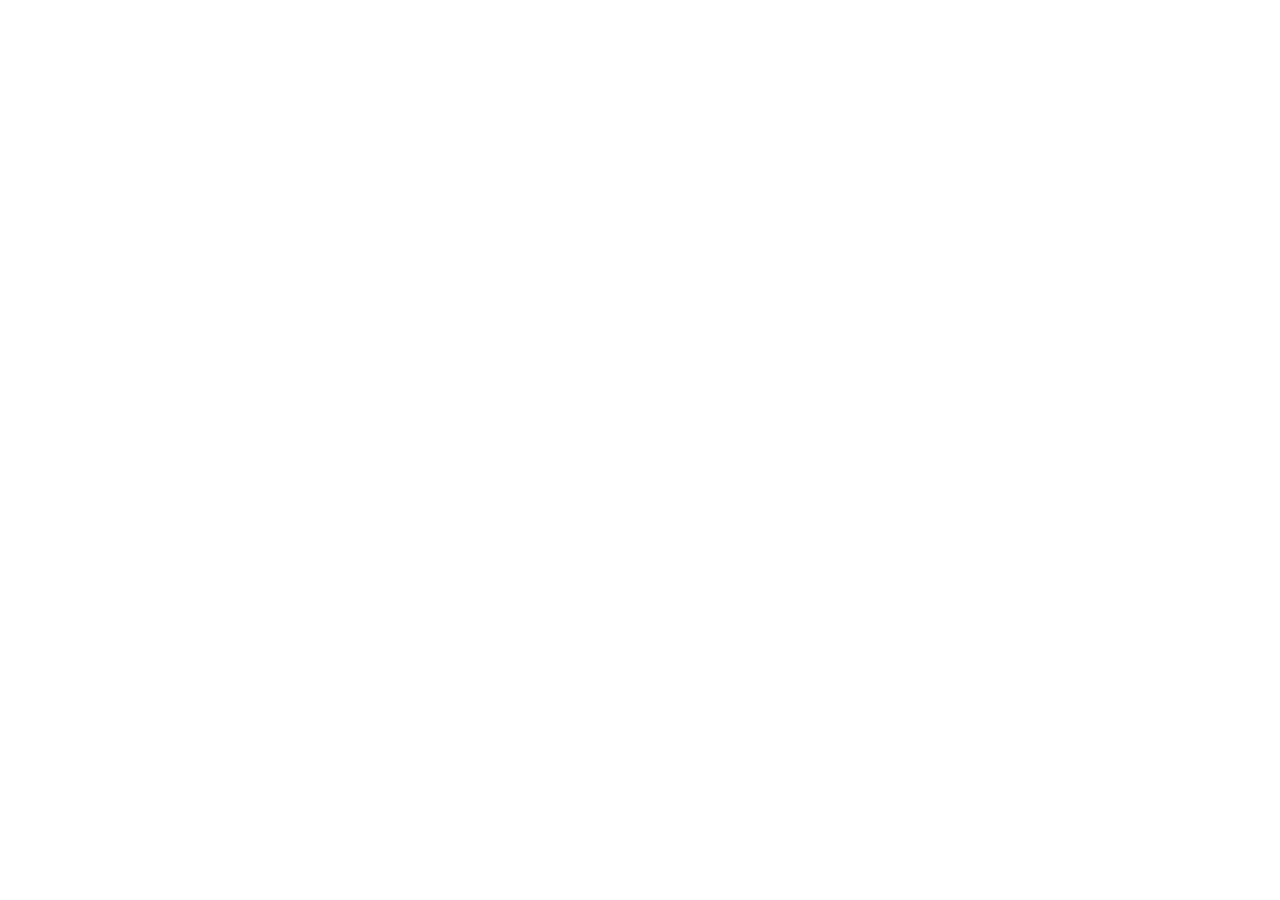
==== index.html @ fc86813b "chore: adiciona estrutura inicial de estilos" ====
<!doctype html>
<html lang="pt-br">
  <head>
    <meta charset="UTF-8" />
    <meta name="viewport" content="width=device-width, initial-scale=1.0" />
    <link rel="stylesheet" href="CSS/style.css" />
    <title>Document</title>
  </head>
  <body></body>
</html>
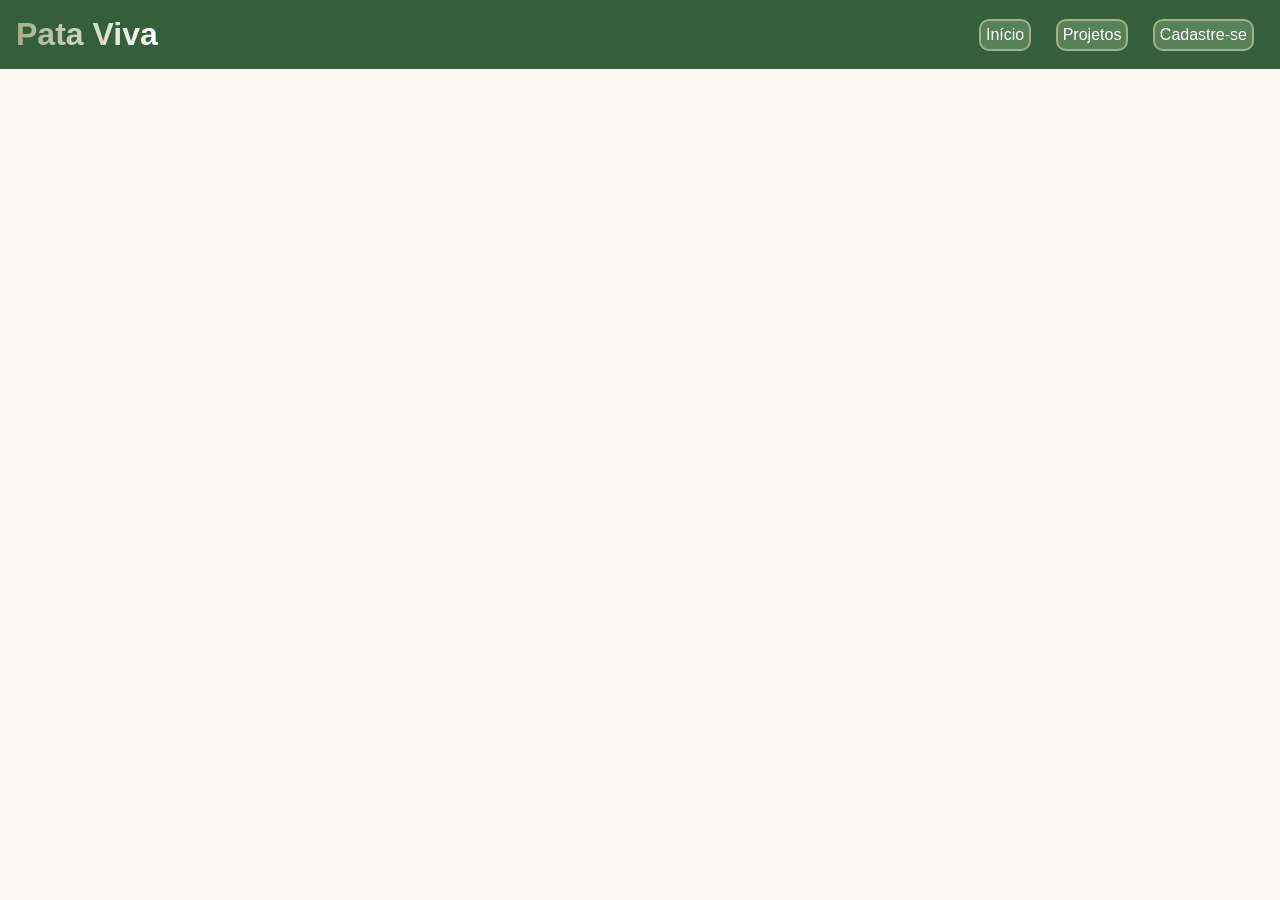
==== commit e43f1eba: "feat: adiciona header padronizado" ====
--- a/index.html
+++ b/index.html
@@ -6,5 +6,15 @@
     <link rel="stylesheet" href="CSS/style.css" />
     <title>Document</title>
   </head>
-  <body></body>
+  <body>
+    <header>
+      <h3>Pata Viva</h3>
+
+      <nav>
+        <a href="index.html">Início</a>
+        <a href="projetos.html">Projetos</a>
+        <a href="cadastro.html">Cadastre-se</a>
+      </nav>
+    </header>
+  </body>
 </html>
--- a/CSS/style.css
+++ b/CSS/style.css
@@ -0,0 +1,165 @@
+* {
+    box-sizing: border-box;
+    margin: 0;
+}
+
+/* criação das variáveis utilizadas para padronização dos elementos das páginas */
+
+:root {
+
+    /* paleta de cores */
+
+    --verde-escuro: #355E3B;
+    --verde: #588157;
+    --verde-claro: #A3B18A;
+    --marrom: #8B6F47;
+    --bege: #F3EDE2;
+    --creme: #FAF8F3;
+    --texto: #2F2F2F;
+    --texto-secundario: #5F5F5F;
+    --branco: #FFFFFF;
+
+    /* espaçamentos */
+
+    --espaco-pequeno: 0.8rem;
+    --espaco-medio: 1.6rem;
+    --espaco-grande: 3.2rem;
+    --espaco-secao: 4.8rem;
+
+    /* bordas */
+
+    --raio-pequeno: 0.6rem;
+    --raio-medio: 1rem;
+
+    /* altura */
+
+    --altura-header: 7rem;
+
+    /* fontes */
+
+    --titulos-fonte: "Trebuchet MS", sans-serif;
+    --texto-fonte: Arial, sans-serif;
+}
+
+
+/* configuração geral */
+
+html {
+    background-color: var(--creme);
+    font-size: 62.5%;
+}
+
+body {
+    font-family: var(--texto-fonte);
+    font-size: 1.6rem;
+    color: var(--texto);
+}
+
+
+/* HEADER */
+
+header {
+    display: flex;
+    flex-direction: row;
+    justify-content: space-between;
+    align-items: center;
+
+    background-color: var(--verde-escuro);
+    color: var(--branco);
+
+    padding: var(--espaco-medio);
+}
+
+header h3 {
+    font-family: var(--titulos-fonte);
+    font-size: 3.2rem;
+
+    background: linear-gradient(
+        90deg,
+        var(--verde-claro),
+        var(--branco)
+    );
+
+    -webkit-background-clip: text;
+    -webkit-text-fill-color: transparent;
+
+    transition: 0.3s ease;
+}
+
+header h3:hover {
+    background: linear-gradient(
+        90deg,
+        #F9C74F,
+        #F9844A
+    );
+
+    -webkit-background-clip: text;
+    -webkit-text-fill-color: transparent;
+
+    cursor: pointer;
+}
+
+header nav a {
+    display: inline-block;
+
+    text-decoration: none;
+    color: var(--branco);
+
+    background-color: var(--verde);
+
+    padding: 0.5rem;
+    margin: 0 1rem;
+
+    border-radius: var(--raio-medio);
+    border: 2px solid var(--verde-claro);
+
+    transition: transform 0.3s ease-in-out;
+}
+
+header nav a:hover {
+    transform: scale(1.1);
+}
+
+
+/* CONTEÚDO PRINCIPAL */
+
+main {
+    padding: var(--espaco-secao) 0;
+}
+
+
+/* APRESENTAÇÃO */
+
+section {
+    display: flex;
+    align-items: center;
+    justify-content: center;
+
+    width: 80%;
+    margin: 0 auto;
+
+    gap: var(--espaco-grande);
+}
+
+section div {
+    width: 50%;
+}
+
+section img {
+    display: block;
+    width: 100%;
+    height: auto;
+    border-radius: var(--raio-medio);
+}
+
+section h1 {
+    font-family: var(--titulos-fonte);
+    font-size: 3.2rem;
+    color: var(--verde-escuro);
+    margin-bottom: var(--espaco-medio);
+}
+
+section p {
+    line-height: 1.6;
+    color: var(--texto-secundario);
+}
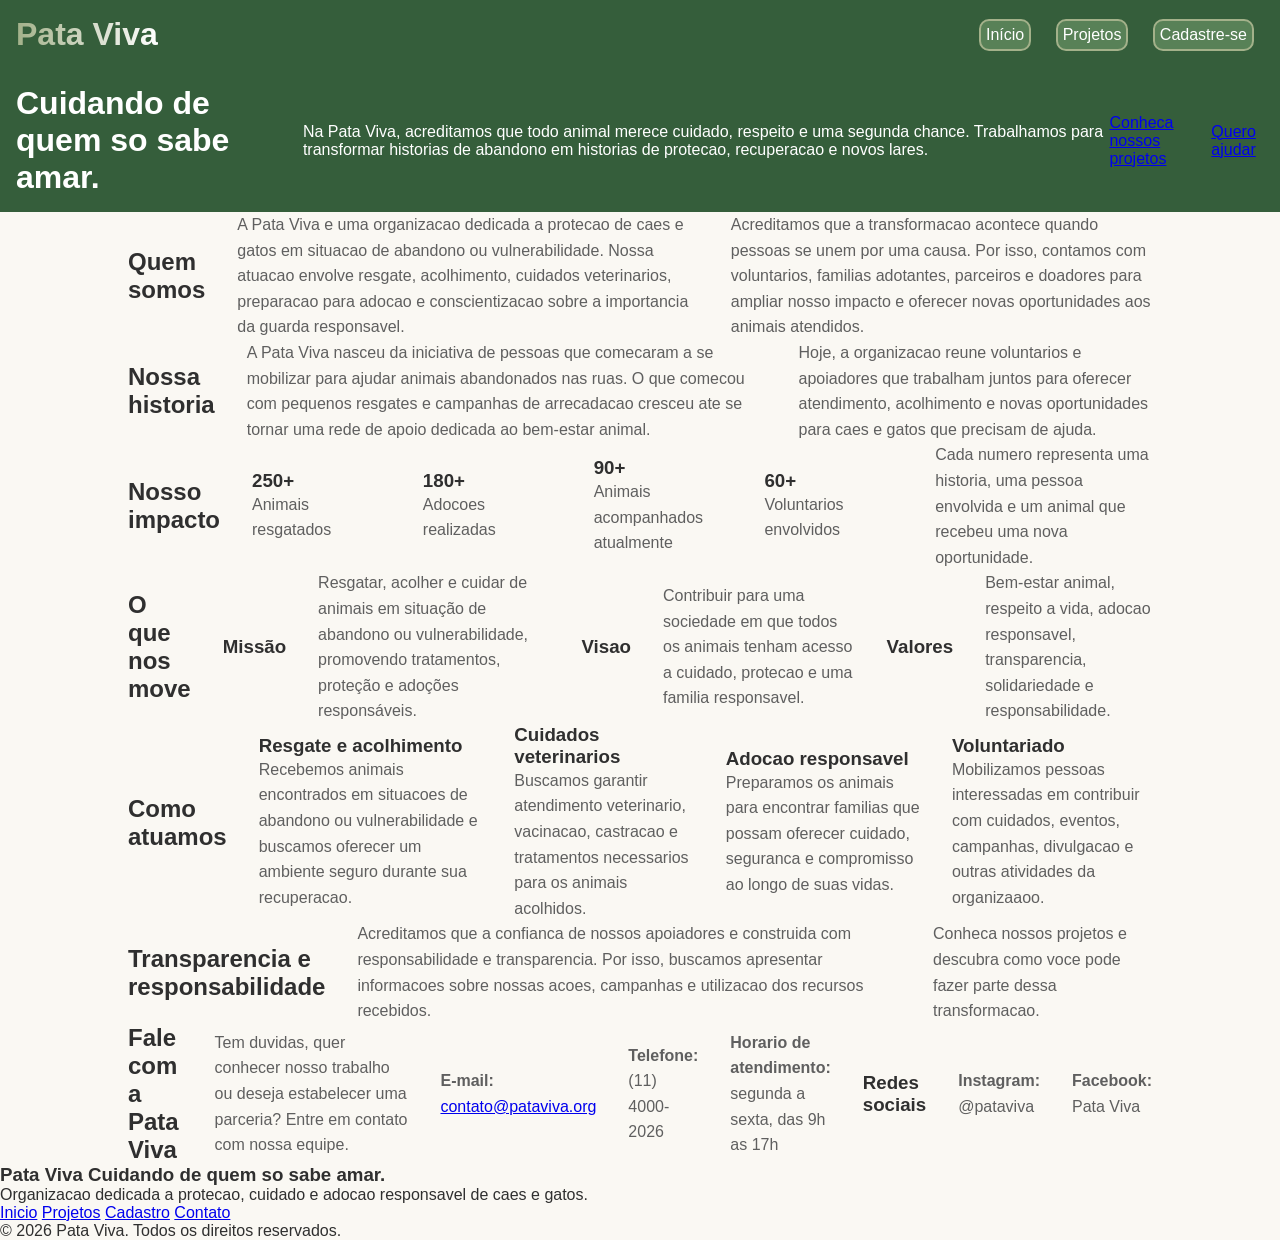
==== commit 75750a1a: "Add HTML structure for Pata Viva website Added HTML structure and content for the Pata Viva organiza" ====
--- a/index.html
+++ b/index.html
@@ -16,5 +16,216 @@
         <a href="cadastro.html">Cadastre-se</a>
       </nav>
     </header>
+
+    <!DOCTYPE html>
+<html lang="pt-BR">
+
+<head>
+    <meta charset="UTF-8">
+    <meta name="viewport" content="width=device-width, initial-scale=1.0">
+    <title>Pata Viva Cuidando de quem so sabe amar</title>
+</head>
+
+<body>
+    <header>
+        <h1>Cuidando de quem so sabe amar.</h1>
+        <p>
+            Na Pata Viva, acreditamos que todo animal merece cuidado,
+            respeito e uma segunda chance. Trabalhamos para transformar
+            historias de abandono em historias de protecao, recuperacao
+            e novos lares.
+        </p>
+        <a href="#projetos">Conheca nossos projetos</a>
+        <a href="#ajudar">Quero ajudar</a>
+    </header>
+    <section id="sobre">
+        <h2>Quem somos</h2>
+        <p>
+            A Pata Viva e uma organizacao dedicada a protecao de caes e
+            gatos em situacao de abandono ou vulnerabilidade. Nossa atuacao
+            envolve resgate, acolhimento, cuidados veterinarios, preparacao
+            para adocao e conscientizacao sobre a importancia da guarda
+            responsavel.
+        </p>
+        <p>
+            Acreditamos que a transformacao acontece quando pessoas se unem
+            por uma causa. Por isso, contamos com voluntarios, familias
+            adotantes, parceiros e doadores para ampliar nosso impacto e
+            oferecer novas oportunidades aos animais atendidos.
+        </p>
+    </section>
+    <section id="historia">
+        <h2>Nossa historia</h2>
+        <p>
+            A Pata Viva nasceu da iniciativa de pessoas que comecaram a se
+            mobilizar para ajudar animais abandonados nas ruas. O que comecou
+            com pequenos resgates e campanhas de arrecadacao cresceu ate se
+            tornar uma rede de apoio dedicada ao bem-estar animal.
+        </p>
+        <p>
+            Hoje, a organizacao reune voluntarios e apoiadores que trabalham
+            juntos para oferecer atendimento, acolhimento e novas oportunidades
+            para caes e gatos que precisam de ajuda.
+        </p>
+    </section>
+    <section id="impacto">
+        <h2>Nosso impacto</h2>
+
+        <div>
+            <h3>250+</h3>
+            <p>Animais resgatados</p>
+        </div>
+
+        <div>
+            <h3>180+</h3>
+            <p>Adocoes realizadas</p>
+        </div>
+
+        <div>
+            <h3>90+</h3>
+            <p>Animais acompanhados atualmente</p>
+        </div>
+
+        <div>
+            <h3>60+</h3>
+            <p>Voluntarios envolvidos</p>
+        </div>
+
+        <p>
+            Cada numero representa uma historia, uma pessoa envolvida e um
+            animal que recebeu uma nova oportunidade.
+        </p>
+    </section>
+    <section id="valores">
+        <h2>O que nos move</h2>
+
+        <h3>Missão</h3>
+        <p>
+            Resgatar, acolher e cuidar de animais em situação de abandono
+            ou vulnerabilidade, promovendo tratamentos, proteção e adoções
+            responsáveis.
+        </p>
+
+        <h3>Visao</h3>
+        <p>
+            Contribuir para uma sociedade em que todos os animais tenham
+            acesso a cuidado, protecao e uma familia responsavel.
+        </p>
+
+        <h3>Valores</h3>
+        <p>
+            Bem-estar animal, respeito a vida, adocao responsavel,
+            transparencia, solidariedade e responsabilidade.
+        </p>
+    </section>
+    <section id="projetos">
+        <h2>Como atuamos</h2>
+
+        <article>
+            <h3>Resgate e acolhimento</h3>
+            <p>
+                Recebemos animais encontrados em situacoes de abandono ou
+                vulnerabilidade e buscamos oferecer um ambiente seguro durante
+                sua recuperacao.
+            </p>
+    </article>
+
+        <article>
+            <h3>Cuidados veterinarios</h3>
+            <p>
+                Buscamos garantir atendimento veterinario, vacinacao,
+                castracao e tratamentos necessarios para os animais acolhidos.
+            </p>
+        </article>
+
+        <article>
+            <h3>Adocao responsavel</h3>
+            <p>
+                Preparamos os animais para encontrar familias que possam
+                oferecer cuidado, seguranca e compromisso ao longo de suas vidas.
+            </p>
+        </article>
+
+        <article>
+            <h3>Voluntariado</h3>
+            <p>
+                Mobilizamos pessoas interessadas em contribuir com cuidados,
+                eventos, campanhas, divulgacao e outras atividades da organizaaoo.
+            </p>
+        </article>
+    </section>
+
+    <section id="transparencia">
+        <h2>Transparencia e responsabilidade</h2>
+
+        <p>
+            Acreditamos que a confianca de nossos apoiadores e construida
+            com responsabilidade e transparencia. Por isso, buscamos apresentar
+            informacoes sobre nossas acoes, campanhas e utilizacao dos recursos
+            recebidos.
+        </p>
+
+        <p>
+            Conheca nossos projetos e descubra como voce pode fazer parte
+            dessa transformacao.
+        </p>
+    </section>
+
+    <section id="contato">
+        <h2>Fale com a Pata Viva</h2>
+
+        <p>
+            Tem duvidas, quer conhecer nosso trabalho ou deseja estabelecer
+            uma parceria? Entre em contato com nossa equipe.
+        </p>
+
+        <p>
+            <strong>E-mail:</strong>
+            <a href="mailto:contato@pataviva.org">
+                contato@pataviva.org
+            </a>
+        </p>
+
+        <p>
+            <strong>Telefone:</strong> (11) 4000-2026
+        </p>
+
+        <p>
+            <strong>Horario de atendimento:</strong>
+            segunda a sexta, das 9h as 17h
+        </p>
+
+        <h3>Redes sociais</h3>
+
+        <p>
+            <strong>Instagram:</strong> @pataviva
+        </p>
+
+        <p>
+            <strong>Facebook:</strong> Pata Viva
+        </p>
+    </section>
+
+    <footer>
+        <h3>Pata Viva Cuidando de quem so sabe amar.</h3>
+
+        <p>
+            Organizacao dedicada a protecao, cuidado e adocao responsavel
+            de caes e gatos.
+        </p>
+
+        <nav>
+            <a href="#">Inicio</a>
+            <a href="#projetos">Projetos</a>
+            <a href="#cadastro">Cadastro</a>
+            <a href="#contato">Contato</a>
+        </nav>
+
+        <p>&copy; 2026 Pata Viva. Todos os direitos reservados.</p>
+    </footer>
+
+</body>
+
+</html>
   </body>
 </html>
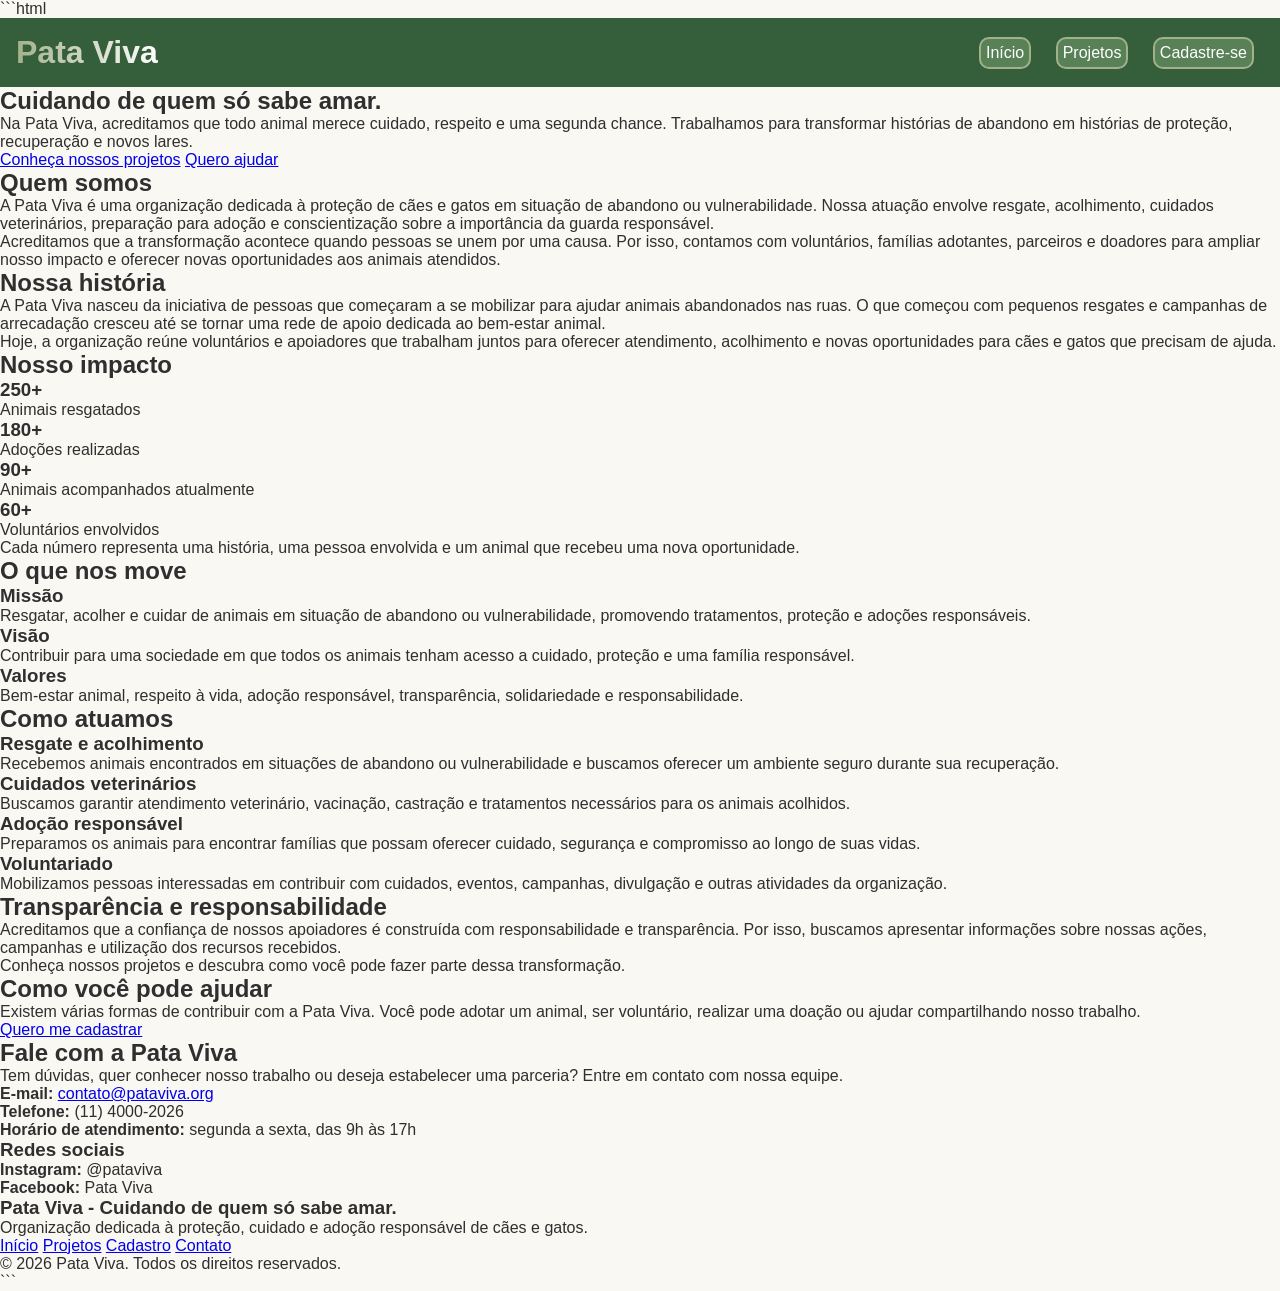
==== commit b42ee736: "Refactor index.html with content and formatting updates Updated HTML structure and content for bette" ====
--- a/index.html
+++ b/index.html
@@ -1,12 +1,17 @@
-<!doctype html>
-<html lang="pt-br">
+```html
+<!DOCTYPE html>
+<html lang="pt-BR">
   <head>
     <meta charset="UTF-8" />
     <meta name="viewport" content="width=device-width, initial-scale=1.0" />
+
     <link rel="stylesheet" href="CSS/style.css" />
-    <title>Document</title>
+
+    <title>Pata Viva - Cuidando de quem só sabe amar</title>
   </head>
+
   <body>
+    <!-- Cabeçalho -->
     <header>
       <h3>Pata Viva</h3>
 
@@ -17,215 +22,244 @@
       </nav>
     </header>
 
-    <!DOCTYPE html>
-<html lang="pt-BR">
-
-<head>
-    <meta charset="UTF-8">
-    <meta name="viewport" content="width=device-width, initial-scale=1.0">
-    <title>Pata Viva Cuidando de quem so sabe amar</title>
-</head>
-
-<body>
-    <header>
-        <h1>Cuidando de quem so sabe amar.</h1>
-        <p>
-            Na Pata Viva, acreditamos que todo animal merece cuidado,
-            respeito e uma segunda chance. Trabalhamos para transformar
-            historias de abandono em historias de protecao, recuperacao
-            e novos lares.
-        </p>
-        <a href="#projetos">Conheca nossos projetos</a>
+    <!-- Apresentação -->
+    <main>
+      <section id="inicio">
+        <h1>Cuidando de quem só sabe amar.</h1>
+
+        <p>
+          Na Pata Viva, acreditamos que todo animal merece cuidado,
+          respeito e uma segunda chance. Trabalhamos para transformar
+          histórias de abandono em histórias de proteção, recuperação
+          e novos lares.
+        </p>
+
+        <a href="#projetos">Conheça nossos projetos</a>
         <a href="#ajudar">Quero ajudar</a>
-    </header>
-    <section id="sobre">
+      </section>
+
+      <!-- Quem somos -->
+      <section id="sobre">
         <h2>Quem somos</h2>
-        <p>
-            A Pata Viva e uma organizacao dedicada a protecao de caes e
-            gatos em situacao de abandono ou vulnerabilidade. Nossa atuacao
-            envolve resgate, acolhimento, cuidados veterinarios, preparacao
-            para adocao e conscientizacao sobre a importancia da guarda
-            responsavel.
-        </p>
-        <p>
-            Acreditamos que a transformacao acontece quando pessoas se unem
-            por uma causa. Por isso, contamos com voluntarios, familias
-            adotantes, parceiros e doadores para ampliar nosso impacto e
-            oferecer novas oportunidades aos animais atendidos.
-        </p>
-    </section>
-    <section id="historia">
-        <h2>Nossa historia</h2>
-        <p>
-            A Pata Viva nasceu da iniciativa de pessoas que comecaram a se
-            mobilizar para ajudar animais abandonados nas ruas. O que comecou
-            com pequenos resgates e campanhas de arrecadacao cresceu ate se
-            tornar uma rede de apoio dedicada ao bem-estar animal.
-        </p>
-        <p>
-            Hoje, a organizacao reune voluntarios e apoiadores que trabalham
-            juntos para oferecer atendimento, acolhimento e novas oportunidades
-            para caes e gatos que precisam de ajuda.
-        </p>
-    </section>
-    <section id="impacto">
+
+        <p>
+          A Pata Viva é uma organização dedicada à proteção de cães e
+          gatos em situação de abandono ou vulnerabilidade. Nossa atuação
+          envolve resgate, acolhimento, cuidados veterinários, preparação
+          para adoção e conscientização sobre a importância da guarda
+          responsável.
+        </p>
+
+        <p>
+          Acreditamos que a transformação acontece quando pessoas se unem
+          por uma causa. Por isso, contamos com voluntários, famílias
+          adotantes, parceiros e doadores para ampliar nosso impacto e
+          oferecer novas oportunidades aos animais atendidos.
+        </p>
+      </section>
+
+      <!-- História -->
+      <section id="historia">
+        <h2>Nossa história</h2>
+
+        <p>
+          A Pata Viva nasceu da iniciativa de pessoas que começaram a se
+          mobilizar para ajudar animais abandonados nas ruas. O que começou
+          com pequenos resgates e campanhas de arrecadação cresceu até se
+          tornar uma rede de apoio dedicada ao bem-estar animal.
+        </p>
+
+        <p>
+          Hoje, a organização reúne voluntários e apoiadores que trabalham
+          juntos para oferecer atendimento, acolhimento e novas oportunidades
+          para cães e gatos que precisam de ajuda.
+        </p>
+      </section>
+
+      <!-- Impacto -->
+      <section id="impacto">
         <h2>Nosso impacto</h2>
 
         <div>
-            <h3>250+</h3>
-            <p>Animais resgatados</p>
-        </div>
-
-        <div>
-            <h3>180+</h3>
-            <p>Adocoes realizadas</p>
-        </div>
-
-        <div>
-            <h3>90+</h3>
-            <p>Animais acompanhados atualmente</p>
-        </div>
-
-        <div>
-            <h3>60+</h3>
-            <p>Voluntarios envolvidos</p>
-        </div>
-
-        <p>
-            Cada numero representa uma historia, uma pessoa envolvida e um
-            animal que recebeu uma nova oportunidade.
-        </p>
-    </section>
-    <section id="valores">
+          <h3>250+</h3>
+          <p>Animais resgatados</p>
+        </div>
+
+        <div>
+          <h3>180+</h3>
+          <p>Adoções realizadas</p>
+        </div>
+
+        <div>
+          <h3>90+</h3>
+          <p>Animais acompanhados atualmente</p>
+        </div>
+
+        <div>
+          <h3>60+</h3>
+          <p>Voluntários envolvidos</p>
+        </div>
+
+        <p>
+          Cada número representa uma história, uma pessoa envolvida e um
+          animal que recebeu uma nova oportunidade.
+        </p>
+      </section>
+
+      <!-- Valores -->
+      <section id="valores">
         <h2>O que nos move</h2>
 
         <h3>Missão</h3>
         <p>
-            Resgatar, acolher e cuidar de animais em situação de abandono
-            ou vulnerabilidade, promovendo tratamentos, proteção e adoções
-            responsáveis.
-        </p>
-
-        <h3>Visao</h3>
-        <p>
-            Contribuir para uma sociedade em que todos os animais tenham
-            acesso a cuidado, protecao e uma familia responsavel.
+          Resgatar, acolher e cuidar de animais em situação de abandono
+          ou vulnerabilidade, promovendo tratamentos, proteção e adoções
+          responsáveis.
+        </p>
+
+        <h3>Visão</h3>
+        <p>
+          Contribuir para uma sociedade em que todos os animais tenham
+          acesso a cuidado, proteção e uma família responsável.
         </p>
 
         <h3>Valores</h3>
         <p>
-            Bem-estar animal, respeito a vida, adocao responsavel,
-            transparencia, solidariedade e responsabilidade.
-        </p>
-    </section>
-    <section id="projetos">
+          Bem-estar animal, respeito à vida, adoção responsável,
+          transparência, solidariedade e responsabilidade.
+        </p>
+      </section>
+
+      <!-- Projetos -->
+      <section id="projetos">
         <h2>Como atuamos</h2>
 
         <article>
-            <h3>Resgate e acolhimento</h3>
-            <p>
-                Recebemos animais encontrados em situacoes de abandono ou
-                vulnerabilidade e buscamos oferecer um ambiente seguro durante
-                sua recuperacao.
-            </p>
-    </article>
-
-        <article>
-            <h3>Cuidados veterinarios</h3>
-            <p>
-                Buscamos garantir atendimento veterinario, vacinacao,
-                castracao e tratamentos necessarios para os animais acolhidos.
-            </p>
-        </article>
-
-        <article>
-            <h3>Adocao responsavel</h3>
-            <p>
-                Preparamos os animais para encontrar familias que possam
-                oferecer cuidado, seguranca e compromisso ao longo de suas vidas.
-            </p>
-        </article>
-
-        <article>
-            <h3>Voluntariado</h3>
-            <p>
-                Mobilizamos pessoas interessadas em contribuir com cuidados,
-                eventos, campanhas, divulgacao e outras atividades da organizaaoo.
-            </p>
-        </article>
-    </section>
-
-    <section id="transparencia">
-        <h2>Transparencia e responsabilidade</h2>
-
-        <p>
-            Acreditamos que a confianca de nossos apoiadores e construida
-            com responsabilidade e transparencia. Por isso, buscamos apresentar
-            informacoes sobre nossas acoes, campanhas e utilizacao dos recursos
-            recebidos.
-        </p>
-
-        <p>
-            Conheca nossos projetos e descubra como voce pode fazer parte
-            dessa transformacao.
-        </p>
-    </section>
-
-    <section id="contato">
+          <h3>Resgate e acolhimento</h3>
+
+          <p>
+            Recebemos animais encontrados em situações de abandono ou
+            vulnerabilidade e buscamos oferecer um ambiente seguro durante
+            sua recuperação.
+          </p>
+        </article>
+
+        <article>
+          <h3>Cuidados veterinários</h3>
+
+          <p>
+            Buscamos garantir atendimento veterinário, vacinação,
+            castração e tratamentos necessários para os animais acolhidos.
+          </p>
+        </article>
+
+        <article>
+          <h3>Adoção responsável</h3>
+
+          <p>
+            Preparamos os animais para encontrar famílias que possam
+            oferecer cuidado, segurança e compromisso ao longo de suas vidas.
+          </p>
+        </article>
+
+        <article>
+          <h3>Voluntariado</h3>
+
+          <p>
+            Mobilizamos pessoas interessadas em contribuir com cuidados,
+            eventos, campanhas, divulgação e outras atividades da organização.
+          </p>
+        </article>
+      </section>
+
+      <!-- Transparência -->
+      <section id="transparencia">
+        <h2>Transparência e responsabilidade</h2>
+
+        <p>
+          Acreditamos que a confiança de nossos apoiadores é construída
+          com responsabilidade e transparência. Por isso, buscamos apresentar
+          informações sobre nossas ações, campanhas e utilização dos recursos
+          recebidos.
+        </p>
+
+        <p>
+          Conheça nossos projetos e descubra como você pode fazer parte
+          dessa transformação.
+        </p>
+      </section>
+
+      <!-- Como ajudar -->
+      <section id="ajudar">
+        <h2>Como você pode ajudar</h2>
+
+        <p>
+          Existem várias formas de contribuir com a Pata Viva. Você pode
+          adotar um animal, ser voluntário, realizar uma doação ou ajudar
+          compartilhando nosso trabalho.
+        </p>
+
+        <a href="cadastro.html">Quero me cadastrar</a>
+      </section>
+
+      <!-- Contato -->
+      <section id="contato">
         <h2>Fale com a Pata Viva</h2>
 
         <p>
-            Tem duvidas, quer conhecer nosso trabalho ou deseja estabelecer
-            uma parceria? Entre em contato com nossa equipe.
-        </p>
-
-        <p>
-            <strong>E-mail:</strong>
-            <a href="mailto:contato@pataviva.org">
-                contato@pataviva.org
-            </a>
-        </p>
-
-        <p>
-            <strong>Telefone:</strong> (11) 4000-2026
-        </p>
-
-        <p>
-            <strong>Horario de atendimento:</strong>
-            segunda a sexta, das 9h as 17h
+          Tem dúvidas, quer conhecer nosso trabalho ou deseja estabelecer
+          uma parceria? Entre em contato com nossa equipe.
+        </p>
+
+        <p>
+          <strong>E-mail:</strong>
+          <a href="mailto:contato@pataviva.org">
+            contato@pataviva.org
+          </a>
+        </p>
+
+        <p>
+          <strong>Telefone:</strong>
+          (11) 4000-2026
+        </p>
+
+        <p>
+          <strong>Horário de atendimento:</strong>
+          segunda a sexta, das 9h às 17h
         </p>
 
         <h3>Redes sociais</h3>
 
         <p>
-            <strong>Instagram:</strong> @pataviva
-        </p>
-
-        <p>
-            <strong>Facebook:</strong> Pata Viva
-        </p>
-    </section>
-
+          <strong>Instagram:</strong> @pataviva
+        </p>
+
+        <p>
+          <strong>Facebook:</strong> Pata Viva
+        </p>
+      </section>
+    </main>
+
+    <!-- Rodapé -->
     <footer>
-        <h3>Pata Viva Cuidando de quem so sabe amar.</h3>
-
-        <p>
-            Organizacao dedicada a protecao, cuidado e adocao responsavel
-            de caes e gatos.
-        </p>
-
-        <nav>
-            <a href="#">Inicio</a>
-            <a href="#projetos">Projetos</a>
-            <a href="#cadastro">Cadastro</a>
-            <a href="#contato">Contato</a>
-        </nav>
-
-        <p>&copy; 2026 Pata Viva. Todos os direitos reservados.</p>
+      <h3>Pata Viva - Cuidando de quem só sabe amar.</h3>
+
+      <p>
+        Organização dedicada à proteção, cuidado e adoção responsável
+        de cães e gatos.
+      </p>
+
+      <nav>
+        <a href="#inicio">Início</a>
+        <a href="#projetos">Projetos</a>
+        <a href="cadastro.html">Cadastro</a>
+        <a href="#contato">Contato</a>
+      </nav>
+
+      <p>
+        &copy; 2026 Pata Viva. Todos os direitos reservados.
+      </p>
     </footer>
-
-</body>
-
-</html>
   </body>
 </html>
+```
--- a/CSS/style.css
+++ b/CSS/style.css
@@ -12,7 +12,7 @@
     --verde-escuro: #355E3B;
     --verde: #588157;
     --verde-claro: #A3B18A;
-    --marrom: #8B6F47;
+    --oliva: #6B705C;
     --bege: #F3EDE2;
     --creme: #FAF8F3;
     --texto: #2F2F2F;
@@ -119,47 +119,3 @@
 header nav a:hover {
     transform: scale(1.1);
 }
-
-
-/* CONTEÚDO PRINCIPAL */
-
-main {
-    padding: var(--espaco-secao) 0;
-}
-
-
-/* APRESENTAÇÃO */
-
-section {
-    display: flex;
-    align-items: center;
-    justify-content: center;
-
-    width: 80%;
-    margin: 0 auto;
-
-    gap: var(--espaco-grande);
-}
-
-section div {
-    width: 50%;
-}
-
-section img {
-    display: block;
-    width: 100%;
-    height: auto;
-    border-radius: var(--raio-medio);
-}
-
-section h1 {
-    font-family: var(--titulos-fonte);
-    font-size: 3.2rem;
-    color: var(--verde-escuro);
-    margin-bottom: var(--espaco-medio);
-}
-
-section p {
-    line-height: 1.6;
-    color: var(--texto-secundario);
-}
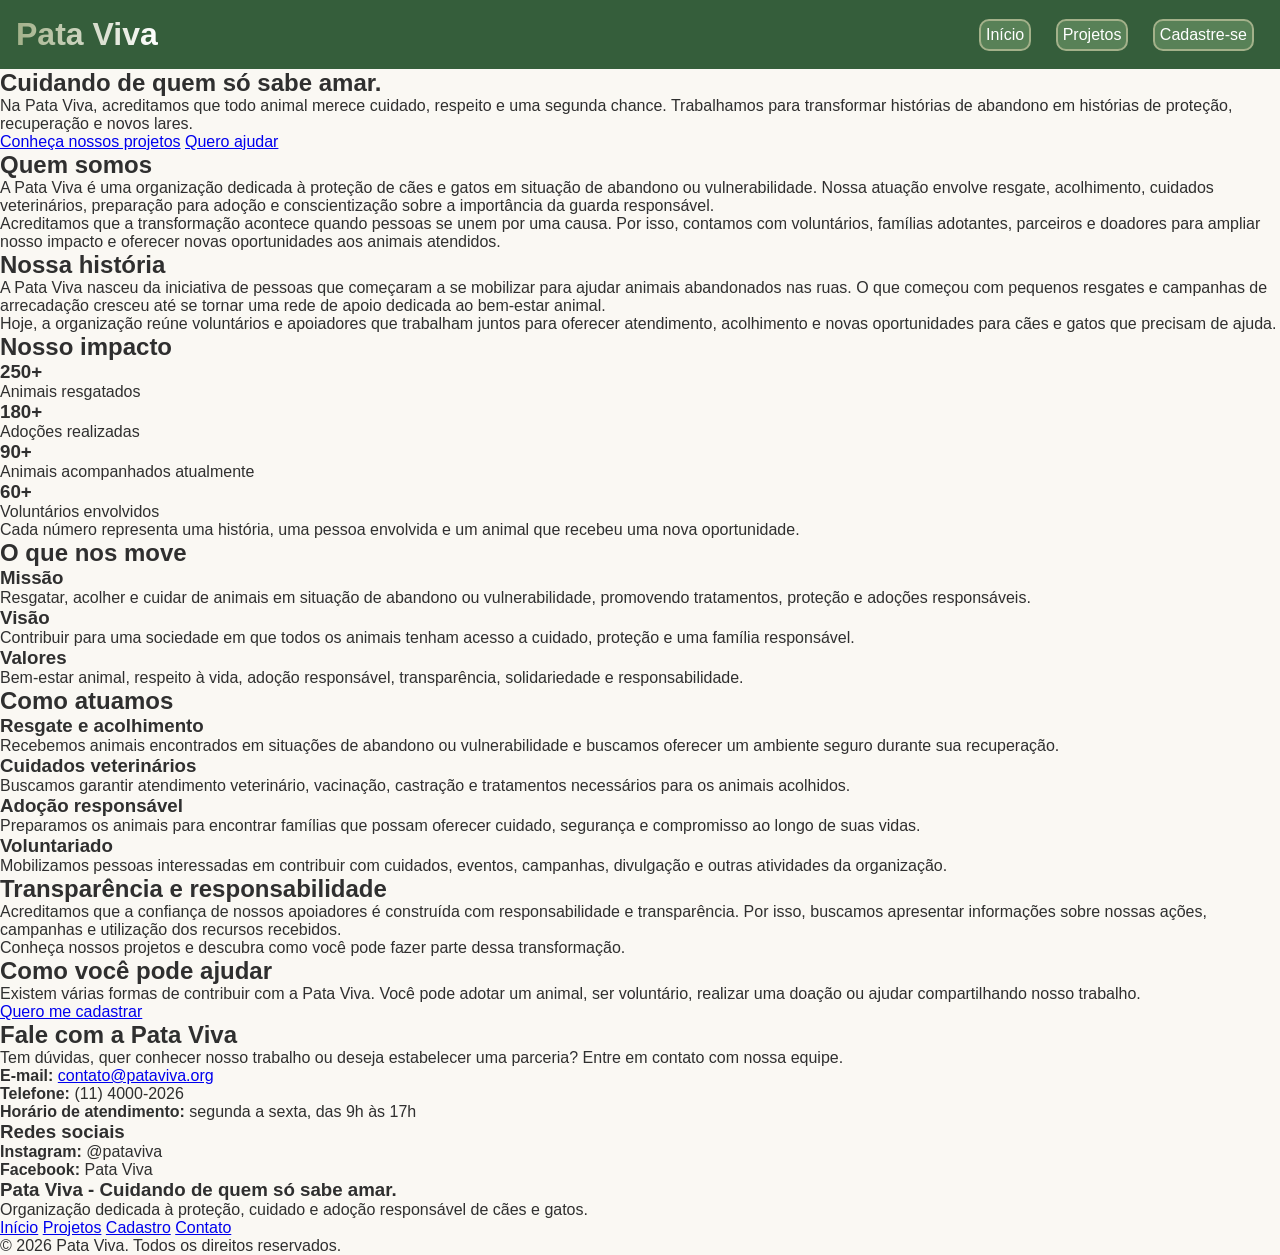
==== commit 611ede36: "Remove markdown formatting from index.html Removed unnecessary markdown code block from index.html." ====
--- a/index.html
+++ b/index.html
@@ -1,4 +1,3 @@
-```html
 <!DOCTYPE html>
 <html lang="pt-BR">
   <head>
@@ -262,4 +261,4 @@
     </footer>
   </body>
 </html>
-```
+
--- a/CSS/style.css
+++ b/CSS/style.css
@@ -1,121 +1,121 @@
-* {
-    box-sizing: border-box;
-    margin: 0;
-}
-
-/* criação das variáveis utilizadas para padronização dos elementos das páginas */
-
-:root {
-
-    /* paleta de cores */
-
-    --verde-escuro: #355E3B;
-    --verde: #588157;
-    --verde-claro: #A3B18A;
-    --oliva: #6B705C;
-    --bege: #F3EDE2;
-    --creme: #FAF8F3;
-    --texto: #2F2F2F;
-    --texto-secundario: #5F5F5F;
-    --branco: #FFFFFF;
-
-    /* espaçamentos */
-
-    --espaco-pequeno: 0.8rem;
-    --espaco-medio: 1.6rem;
-    --espaco-grande: 3.2rem;
-    --espaco-secao: 4.8rem;
-
-    /* bordas */
-
-    --raio-pequeno: 0.6rem;
-    --raio-medio: 1rem;
-
-    /* altura */
-
-    --altura-header: 7rem;
-
-    /* fontes */
-
-    --titulos-fonte: "Trebuchet MS", sans-serif;
-    --texto-fonte: Arial, sans-serif;
-}
-
-
-/* configuração geral */
-
-html {
-    background-color: var(--creme);
-    font-size: 62.5%;
-}
-
-body {
-    font-family: var(--texto-fonte);
-    font-size: 1.6rem;
-    color: var(--texto);
-}
-
-
-/* HEADER */
-
-header {
-    display: flex;
-    flex-direction: row;
-    justify-content: space-between;
-    align-items: center;
-
-    background-color: var(--verde-escuro);
-    color: var(--branco);
-
-    padding: var(--espaco-medio);
-}
-
-header h3 {
-    font-family: var(--titulos-fonte);
-    font-size: 3.2rem;
-
-    background: linear-gradient(
-        90deg,
-        var(--verde-claro),
-        var(--branco)
-    );
-
-    -webkit-background-clip: text;
-    -webkit-text-fill-color: transparent;
-
-    transition: 0.3s ease;
-}
-
-header h3:hover {
-    background: linear-gradient(
-        90deg,
-        #F9C74F,
-        #F9844A
-    );
-
-    -webkit-background-clip: text;
-    -webkit-text-fill-color: transparent;
-
-    cursor: pointer;
-}
-
-header nav a {
-    display: inline-block;
-
-    text-decoration: none;
-    color: var(--branco);
-
-    background-color: var(--verde);
-
-    padding: 0.5rem;
-    margin: 0 1rem;
-
-    border-radius: var(--raio-medio);
-    border: 2px solid var(--verde-claro);
-
-    transition: transform 0.3s ease-in-out;
-}
-
-header nav a:hover {
-    transform: scale(1.1);
-}
+* {
+    box-sizing: border-box;
+    margin: 0;
+}
+
+/* criação das variáveis utilizadas para padronização dos elementos das páginas */
+
+:root {
+
+    /* paleta de cores */
+
+    --verde-escuro: #355E3B;
+    --verde: #588157;
+    --verde-claro: #A3B18A;
+    --oliva: #6B705C;
+    --bege: #F3EDE2;
+    --creme: #FAF8F3;
+    --texto: #2F2F2F;
+    --texto-secundario: #5F5F5F;
+    --branco: #FFFFFF;
+
+    /* espaçamentos */
+
+    --espaco-pequeno: 0.8rem;
+    --espaco-medio: 1.6rem;
+    --espaco-grande: 3.2rem;
+    --espaco-secao: 4.8rem;
+
+    /* bordas */
+
+    --raio-pequeno: 0.6rem;
+    --raio-medio: 1rem;
+
+    /* altura */
+
+    --altura-header: 7rem;
+
+    /* fontes */
+
+    --titulos-fonte: "Trebuchet MS", sans-serif;
+    --texto-fonte: Arial, sans-serif;
+}
+
+
+/* configuração geral */
+
+html {
+    background-color: var(--creme);
+    font-size: 62.5%;
+}
+
+body {
+    font-family: var(--texto-fonte);
+    font-size: 1.6rem;
+    color: var(--texto);
+}
+
+
+/* HEADER */
+
+header {
+    display: flex;
+    flex-direction: row;
+    justify-content: space-between;
+    align-items: center;
+
+    background-color: var(--verde-escuro);
+    color: var(--branco);
+
+    padding: var(--espaco-medio);
+}
+
+header h3 {
+    font-family: var(--titulos-fonte);
+    font-size: 3.2rem;
+
+    background: linear-gradient(
+        90deg,
+        var(--verde-claro),
+        var(--branco)
+    );
+
+    -webkit-background-clip: text;
+    -webkit-text-fill-color: transparent;
+
+    transition: 0.3s ease;
+}
+
+header h3:hover {
+    background: linear-gradient(
+        90deg,
+        #F9C74F,
+        #F9844A
+    );
+
+    -webkit-background-clip: text;
+    -webkit-text-fill-color: transparent;
+
+    cursor: pointer;
+}
+
+header nav a {
+    display: inline-block;
+
+    text-decoration: none;
+    color: var(--branco);
+
+    background-color: var(--verde);
+
+    padding: 0.5rem;
+    margin: 0 1rem;
+
+    border-radius: var(--raio-medio);
+    border: 2px solid var(--verde-claro);
+
+    transition: transform 0.3s ease-in-out;
+}
+
+header nav a:hover {
+    transform: scale(1.1);
+}
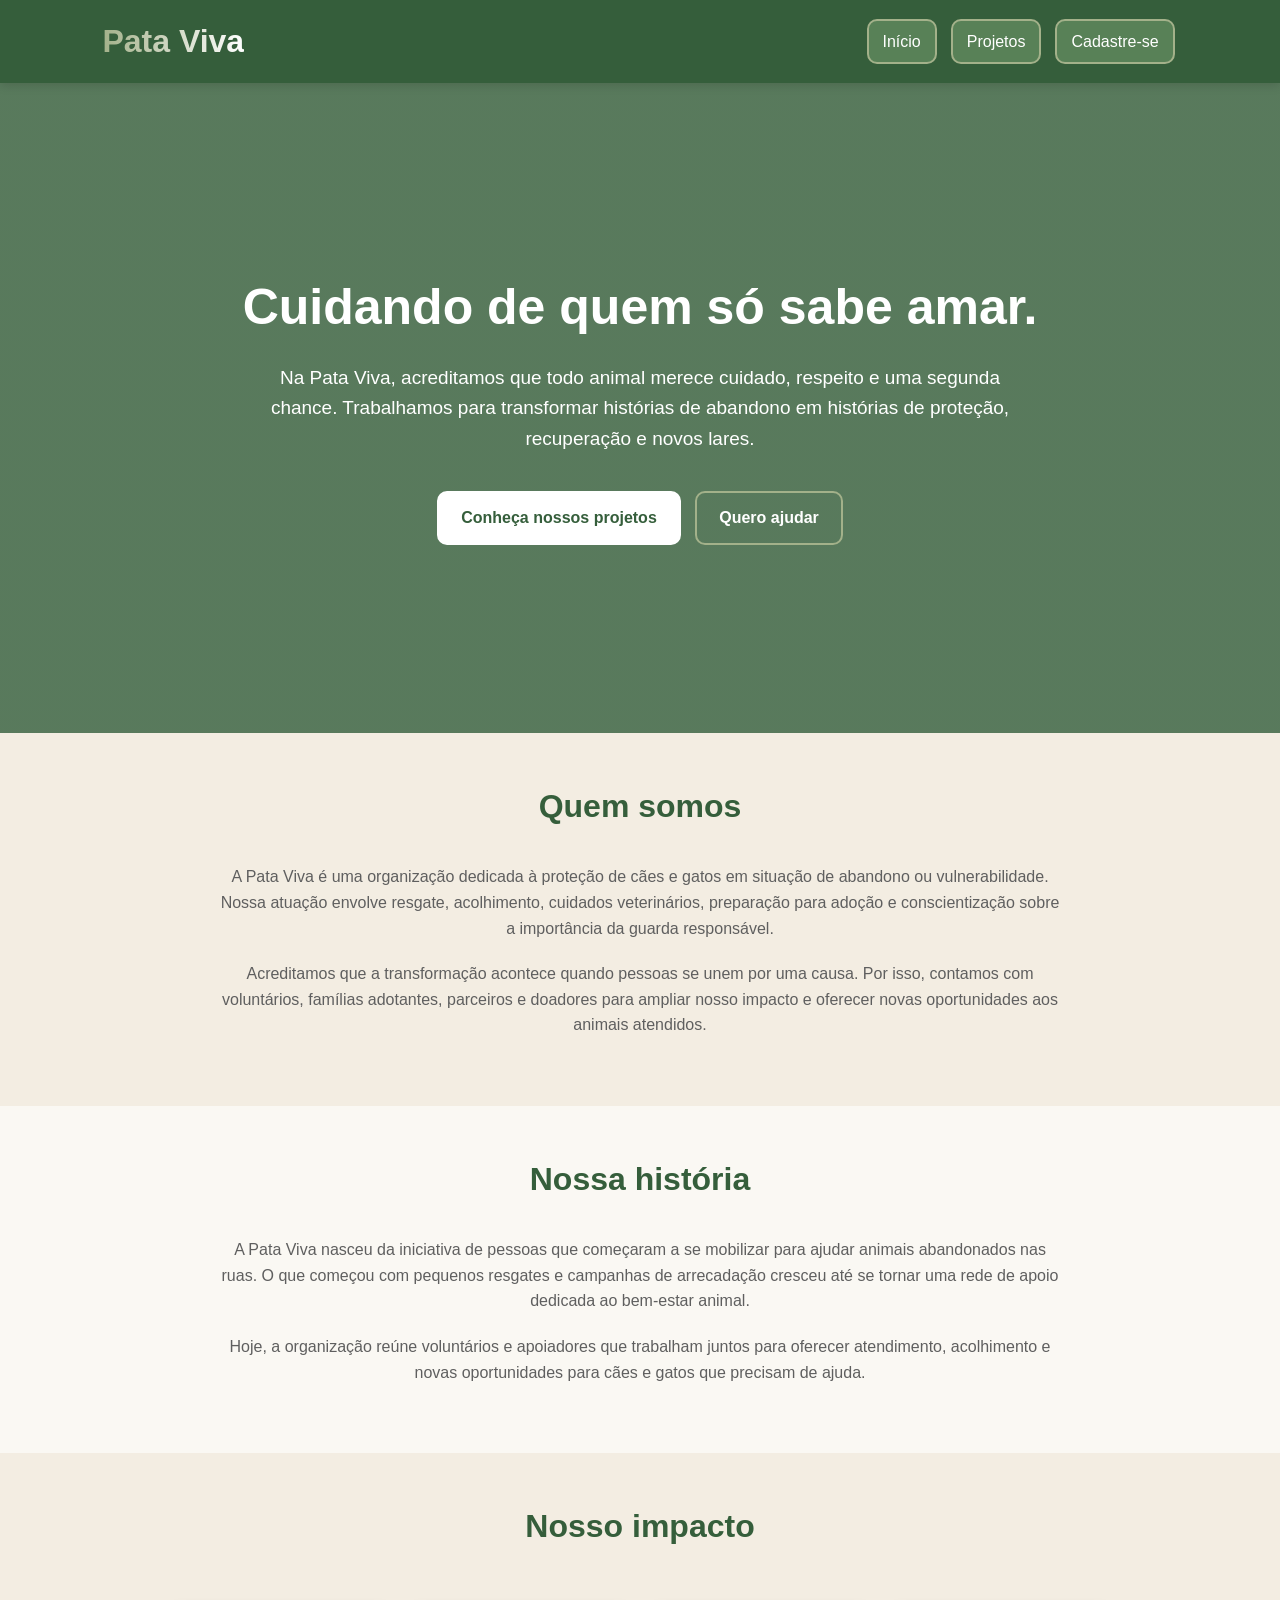
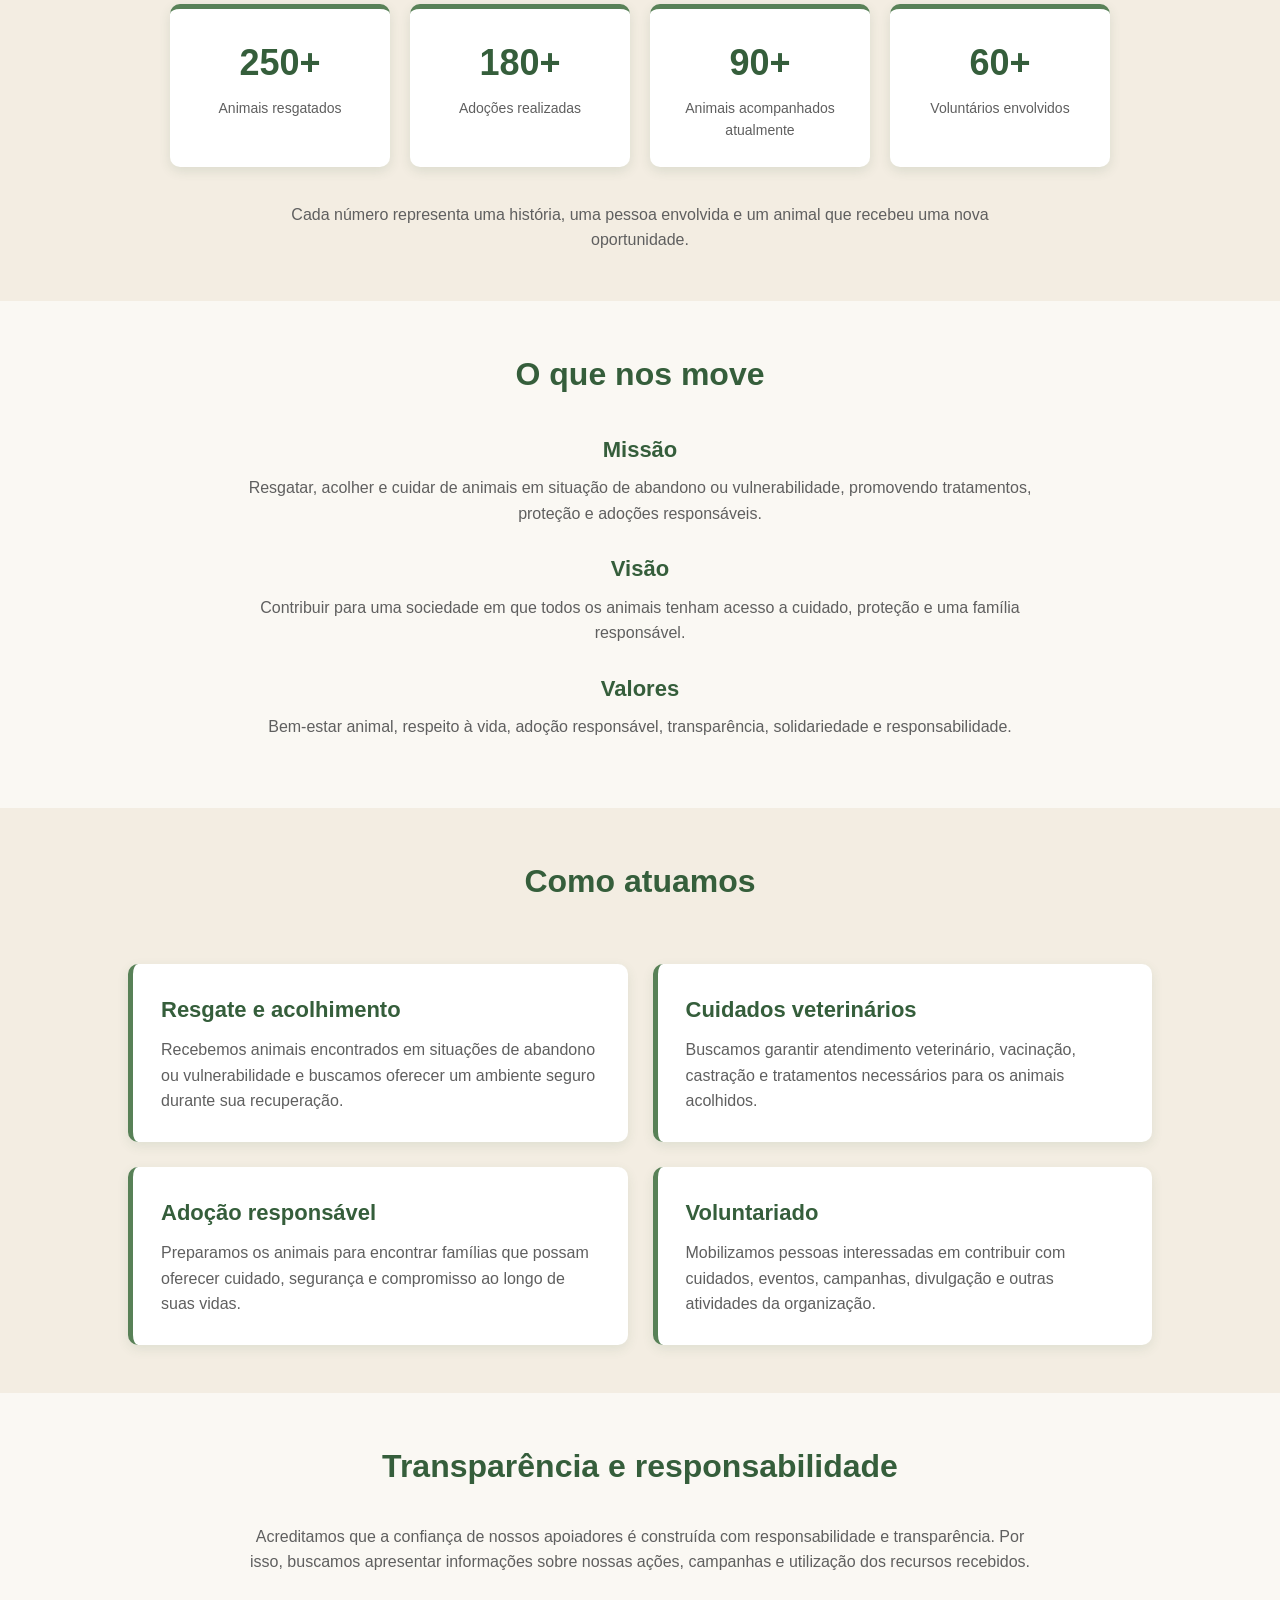
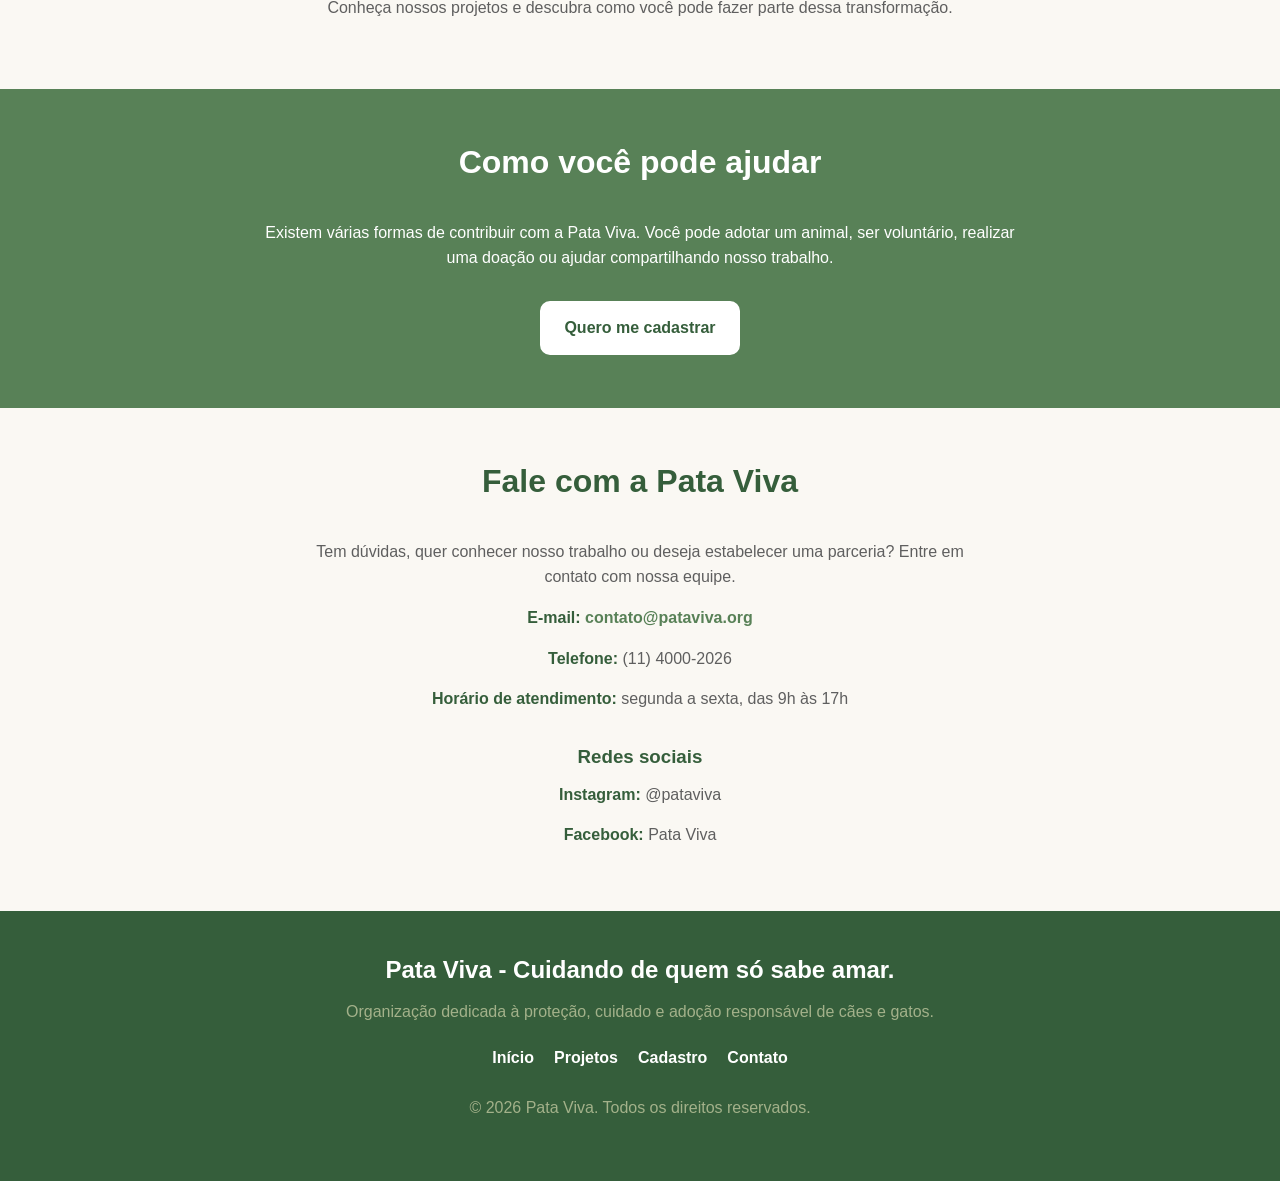
==== commit b64e6034: "refactor: separa estilos da pagina inicial" ====
--- a/index.html
+++ b/index.html
@@ -1,71 +1,88 @@
-<!DOCTYPE html>
+<!doctype html>
 <html lang="pt-BR">
   <head>
     <meta charset="UTF-8" />
     <meta name="viewport" content="width=device-width, initial-scale=1.0" />
 
+    <meta
+      name="description"
+      content="Conheça a Pata Viva, uma organização dedicada ao resgate, cuidado e adoção responsável de cães e gatos."
+    />
+
+    <title>Pata Viva - Cuidando de quem só sabe amar</title>
+
+    <!-- CSS global compartilhado pelo projeto -->
     <link rel="stylesheet" href="CSS/style.css" />
 
-    <title>Pata Viva - Cuidando de quem só sabe amar</title>
+    <!-- CSS exclusivo da página inicial -->
+    <link rel="stylesheet" href="CSS/initial.css" />
   </head>
 
   <body>
-    <!-- Cabeçalho -->
+    <!-- ========================================
+         CABEÇALHO
+    ========================================= -->
     <header>
       <h3>Pata Viva</h3>
 
-      <nav>
-        <a href="index.html">Início</a>
+      <nav aria-label="Navegação principal">
+        <a href="index.html" aria-current="page">Início</a>
         <a href="projetos.html">Projetos</a>
         <a href="cadastro.html">Cadastre-se</a>
       </nav>
     </header>
 
-    <!-- Apresentação -->
     <main>
-      <section id="inicio">
-        <h1>Cuidando de quem só sabe amar.</h1>
-
-        <p>
-          Na Pata Viva, acreditamos que todo animal merece cuidado,
-          respeito e uma segunda chance. Trabalhamos para transformar
-          histórias de abandono em histórias de proteção, recuperação
-          e novos lares.
-        </p>
-
-        <a href="#projetos">Conheça nossos projetos</a>
-        <a href="#ajudar">Quero ajudar</a>
-      </section>
-
-      <!-- Quem somos -->
-      <section id="sobre">
-        <h2>Quem somos</h2>
-
-        <p>
-          A Pata Viva é uma organização dedicada à proteção de cães e
-          gatos em situação de abandono ou vulnerabilidade. Nossa atuação
-          envolve resgate, acolhimento, cuidados veterinários, preparação
-          para adoção e conscientização sobre a importância da guarda
-          responsável.
-        </p>
-
-        <p>
-          Acreditamos que a transformação acontece quando pessoas se unem
-          por uma causa. Por isso, contamos com voluntários, famílias
-          adotantes, parceiros e doadores para ampliar nosso impacto e
-          oferecer novas oportunidades aos animais atendidos.
-        </p>
-      </section>
-
-      <!-- História -->
-      <section id="historia">
-        <h2>Nossa história</h2>
+      <!-- ========================================
+             APRESENTAÇÃO
+        ========================================= -->
+      <section id="inicio" aria-labelledby="titulo-inicio">
+        <h1 id="titulo-inicio">Cuidando de quem só sabe amar.</h1>
+
+        <p>
+          Na Pata Viva, acreditamos que todo animal merece cuidado, respeito e
+          uma segunda chance. Trabalhamos para transformar histórias de abandono
+          em histórias de proteção, recuperação e novos lares.
+        </p>
+
+        <div class="botoes-inicio">
+          <a href="#projetos">Conheça nossos projetos</a>
+          <a href="#ajudar">Quero ajudar</a>
+        </div>
+      </section>
+
+      <!-- ========================================
+             QUEM SOMOS
+        ========================================= -->
+      <section id="sobre" aria-labelledby="titulo-sobre">
+        <h2 id="titulo-sobre">Quem somos</h2>
+
+        <p>
+          A Pata Viva é uma organização dedicada à proteção de cães e gatos em
+          situação de abandono ou vulnerabilidade. Nossa atuação envolve
+          resgate, acolhimento, cuidados veterinários, preparação para adoção e
+          conscientização sobre a importância da guarda responsável.
+        </p>
+
+        <p>
+          Acreditamos que a transformação acontece quando pessoas se unem por
+          uma causa. Por isso, contamos com voluntários, famílias adotantes,
+          parceiros e doadores para ampliar nosso impacto e oferecer novas
+          oportunidades aos animais atendidos.
+        </p>
+      </section>
+
+      <!-- ========================================
+             NOSSA HISTÓRIA
+        ========================================= -->
+      <section id="historia" aria-labelledby="titulo-historia">
+        <h2 id="titulo-historia">Nossa história</h2>
 
         <p>
           A Pata Viva nasceu da iniciativa de pessoas que começaram a se
-          mobilizar para ajudar animais abandonados nas ruas. O que começou
-          com pequenos resgates e campanhas de arrecadação cresceu até se
-          tornar uma rede de apoio dedicada ao bem-estar animal.
+          mobilizar para ajudar animais abandonados nas ruas. O que começou com
+          pequenos resgates e campanhas de arrecadação cresceu até se tornar uma
+          rede de apoio dedicada ao bem-estar animal.
         </p>
 
         <p>
@@ -75,95 +92,97 @@
         </p>
       </section>
 
-      <!-- Impacto -->
-      <section id="impacto">
-        <h2>Nosso impacto</h2>
-
-        <div>
+      <!-- ========================================
+             NOSSO IMPACTO
+        ========================================= -->
+      <section id="impacto" aria-labelledby="titulo-impacto">
+        <h2 id="titulo-impacto">Nosso impacto</h2>
+
+        <div class="card-impacto">
           <h3>250+</h3>
           <p>Animais resgatados</p>
         </div>
 
-        <div>
+        <div class="card-impacto">
           <h3>180+</h3>
           <p>Adoções realizadas</p>
         </div>
 
-        <div>
+        <div class="card-impacto">
           <h3>90+</h3>
           <p>Animais acompanhados atualmente</p>
         </div>
 
-        <div>
+        <div class="card-impacto">
           <h3>60+</h3>
           <p>Voluntários envolvidos</p>
         </div>
 
-        <p>
-          Cada número representa uma história, uma pessoa envolvida e um
-          animal que recebeu uma nova oportunidade.
-        </p>
-      </section>
-
-      <!-- Valores -->
-      <section id="valores">
-        <h2>O que nos move</h2>
+        <p class="descricao-impacto">
+          Cada número representa uma história, uma pessoa envolvida e um animal
+          que recebeu uma nova oportunidade.
+        </p>
+      </section>
+
+      <!-- ========================================
+             MISSÃO, VISÃO E VALORES
+        ========================================= -->
+      <section id="valores" aria-labelledby="titulo-valores">
+        <h2 id="titulo-valores">O que nos move</h2>
 
         <h3>Missão</h3>
         <p>
-          Resgatar, acolher e cuidar de animais em situação de abandono
-          ou vulnerabilidade, promovendo tratamentos, proteção e adoções
+          Resgatar, acolher e cuidar de animais em situação de abandono ou
+          vulnerabilidade, promovendo tratamentos, proteção e adoções
           responsáveis.
         </p>
 
         <h3>Visão</h3>
         <p>
-          Contribuir para uma sociedade em que todos os animais tenham
-          acesso a cuidado, proteção e uma família responsável.
+          Contribuir para uma sociedade em que todos os animais tenham acesso a
+          cuidado, proteção e uma família responsável.
         </p>
 
         <h3>Valores</h3>
         <p>
-          Bem-estar animal, respeito à vida, adoção responsável,
-          transparência, solidariedade e responsabilidade.
-        </p>
-      </section>
-
-      <!-- Projetos -->
-      <section id="projetos">
-        <h2>Como atuamos</h2>
+          Bem-estar animal, respeito à vida, adoção responsável, transparência,
+          solidariedade e responsabilidade.
+        </p>
+      </section>
+
+      <!-- ========================================
+             PROJETOS E FORMAS DE ATUAÇÃO
+        ========================================= -->
+      <section id="projetos" aria-labelledby="titulo-projetos">
+        <h2 id="titulo-projetos">Como atuamos</h2>
 
         <article>
           <h3>Resgate e acolhimento</h3>
-
           <p>
             Recebemos animais encontrados em situações de abandono ou
-            vulnerabilidade e buscamos oferecer um ambiente seguro durante
-            sua recuperação.
+            vulnerabilidade e buscamos oferecer um ambiente seguro durante sua
+            recuperação.
           </p>
         </article>
 
         <article>
           <h3>Cuidados veterinários</h3>
-
-          <p>
-            Buscamos garantir atendimento veterinário, vacinação,
-            castração e tratamentos necessários para os animais acolhidos.
+          <p>
+            Buscamos garantir atendimento veterinário, vacinação, castração e
+            tratamentos necessários para os animais acolhidos.
           </p>
         </article>
 
         <article>
           <h3>Adoção responsável</h3>
-
-          <p>
-            Preparamos os animais para encontrar famílias que possam
-            oferecer cuidado, segurança e compromisso ao longo de suas vidas.
+          <p>
+            Preparamos os animais para encontrar famílias que possam oferecer
+            cuidado, segurança e compromisso ao longo de suas vidas.
           </p>
         </article>
 
         <article>
           <h3>Voluntariado</h3>
-
           <p>
             Mobilizamos pessoas interessadas em contribuir com cuidados,
             eventos, campanhas, divulgação e outras atividades da organização.
@@ -171,50 +190,54 @@
         </article>
       </section>
 
-      <!-- Transparência -->
-      <section id="transparencia">
-        <h2>Transparência e responsabilidade</h2>
-
-        <p>
-          Acreditamos que a confiança de nossos apoiadores é construída
-          com responsabilidade e transparência. Por isso, buscamos apresentar
+      <!-- ========================================
+             TRANSPARÊNCIA
+        ========================================= -->
+      <section id="transparencia" aria-labelledby="titulo-transparencia">
+        <h2 id="titulo-transparencia">Transparência e responsabilidade</h2>
+
+        <p>
+          Acreditamos que a confiança de nossos apoiadores é construída com
+          responsabilidade e transparência. Por isso, buscamos apresentar
           informações sobre nossas ações, campanhas e utilização dos recursos
           recebidos.
         </p>
 
         <p>
-          Conheça nossos projetos e descubra como você pode fazer parte
-          dessa transformação.
-        </p>
-      </section>
-
-      <!-- Como ajudar -->
-      <section id="ajudar">
-        <h2>Como você pode ajudar</h2>
-
-        <p>
-          Existem várias formas de contribuir com a Pata Viva. Você pode
-          adotar um animal, ser voluntário, realizar uma doação ou ajudar
+          Conheça nossos projetos e descubra como você pode fazer parte dessa
+          transformação.
+        </p>
+      </section>
+
+      <!-- ========================================
+             COMO AJUDAR
+        ========================================= -->
+      <section id="ajudar" aria-labelledby="titulo-ajudar">
+        <h2 id="titulo-ajudar">Como você pode ajudar</h2>
+
+        <p>
+          Existem várias formas de contribuir com a Pata Viva. Você pode adotar
+          um animal, ser voluntário, realizar uma doação ou ajudar
           compartilhando nosso trabalho.
         </p>
 
         <a href="cadastro.html">Quero me cadastrar</a>
       </section>
 
-      <!-- Contato -->
-      <section id="contato">
-        <h2>Fale com a Pata Viva</h2>
-
-        <p>
-          Tem dúvidas, quer conhecer nosso trabalho ou deseja estabelecer
-          uma parceria? Entre em contato com nossa equipe.
+      <!-- ========================================
+             CONTATO
+        ========================================= -->
+      <section id="contato" aria-labelledby="titulo-contato">
+        <h2 id="titulo-contato">Fale com a Pata Viva</h2>
+
+        <p>
+          Tem dúvidas, quer conhecer nosso trabalho ou deseja estabelecer uma
+          parceria? Entre em contato com nossa equipe.
         </p>
 
         <p>
           <strong>E-mail:</strong>
-          <a href="mailto:contato@pataviva.org">
-            contato@pataviva.org
-          </a>
+          <a href="mailto:contato@pataviva.org"> contato@pataviva.org </a>
         </p>
 
         <p>
@@ -229,36 +252,31 @@
 
         <h3>Redes sociais</h3>
 
-        <p>
-          <strong>Instagram:</strong> @pataviva
-        </p>
-
-        <p>
-          <strong>Facebook:</strong> Pata Viva
-        </p>
+        <p><strong>Instagram:</strong> @pataviva</p>
+
+        <p><strong>Facebook:</strong> Pata Viva</p>
       </section>
     </main>
 
-    <!-- Rodapé -->
+    <!-- ========================================
+         RODAPÉ
+    ========================================= -->
     <footer>
       <h3>Pata Viva - Cuidando de quem só sabe amar.</h3>
 
       <p>
-        Organização dedicada à proteção, cuidado e adoção responsável
-        de cães e gatos.
+        Organização dedicada à proteção, cuidado e adoção responsável de cães e
+        gatos.
       </p>
 
-      <nav>
+      <nav aria-label="Navegação do rodapé">
         <a href="#inicio">Início</a>
-        <a href="#projetos">Projetos</a>
+        <a href="projetos.html">Projetos</a>
         <a href="cadastro.html">Cadastro</a>
         <a href="#contato">Contato</a>
       </nav>
 
-      <p>
-        &copy; 2026 Pata Viva. Todos os direitos reservados.
-      </p>
+      <p>&copy; 2026 Pata Viva. Todos os direitos reservados.</p>
     </footer>
   </body>
 </html>
-
--- a/CSS/style.css
+++ b/CSS/style.css
@@ -1,121 +1,234 @@
-* {
-    box-sizing: border-box;
-    margin: 0;
-}
-
-/* criação das variáveis utilizadas para padronização dos elementos das páginas */
-
-:root {
-
-    /* paleta de cores */
-
-    --verde-escuro: #355E3B;
-    --verde: #588157;
-    --verde-claro: #A3B18A;
-    --oliva: #6B705C;
-    --bege: #F3EDE2;
-    --creme: #FAF8F3;
-    --texto: #2F2F2F;
-    --texto-secundario: #5F5F5F;
-    --branco: #FFFFFF;
-
-    /* espaçamentos */
-
-    --espaco-pequeno: 0.8rem;
-    --espaco-medio: 1.6rem;
-    --espaco-grande: 3.2rem;
-    --espaco-secao: 4.8rem;
-
-    /* bordas */
-
-    --raio-pequeno: 0.6rem;
-    --raio-medio: 1rem;
-
-    /* altura */
-
-    --altura-header: 7rem;
-
-    /* fontes */
-
-    --titulos-fonte: "Trebuchet MS", sans-serif;
-    --texto-fonte: Arial, sans-serif;
-}
-
-
-/* configuração geral */
-
-html {
-    background-color: var(--creme);
-    font-size: 62.5%;
-}
-
-body {
-    font-family: var(--texto-fonte);
-    font-size: 1.6rem;
-    color: var(--texto);
-}
-
-
-/* HEADER */
-
-header {
-    display: flex;
-    flex-direction: row;
-    justify-content: space-between;
-    align-items: center;
-
-    background-color: var(--verde-escuro);
-    color: var(--branco);
-
-    padding: var(--espaco-medio);
-}
-
-header h3 {
-    font-family: var(--titulos-fonte);
-    font-size: 3.2rem;
-
-    background: linear-gradient(
-        90deg,
-        var(--verde-claro),
-        var(--branco)
-    );
-
-    -webkit-background-clip: text;
-    -webkit-text-fill-color: transparent;
-
-    transition: 0.3s ease;
-}
-
-header h3:hover {
-    background: linear-gradient(
-        90deg,
-        #F9C74F,
-        #F9844A
-    );
-
-    -webkit-background-clip: text;
-    -webkit-text-fill-color: transparent;
-
-    cursor: pointer;
-}
-
-header nav a {
-    display: inline-block;
-
-    text-decoration: none;
-    color: var(--branco);
-
-    background-color: var(--verde);
-
-    padding: 0.5rem;
-    margin: 0 1rem;
-
-    border-radius: var(--raio-medio);
-    border: 2px solid var(--verde-claro);
-
-    transition: transform 0.3s ease-in-out;
-}
-
-header nav a:hover {
-    transform: scale(1.1);
-}
+/* ========================================
+   RESET E CONFIGURAÇÕES GERAIS
+======================================== */
+
+* {
+    box-sizing: border-box;
+    margin: 0;
+}
+
+:root {
+    /* Paleta de cores */
+    --verde-escuro: #355E3B;
+    --verde: #588157;
+    --verde-claro: #A3B18A;
+    --oliva: #6B705C;
+    --bege: #F3EDE2;
+    --creme: #FAF8F3;
+    --texto: #2F2F2F;
+    --texto-secundario: #5F5F5F;
+    --branco: #FFFFFF;
+
+    /* Espaçamentos */
+    --espaco-pequeno: 0.8rem;
+    --espaco-medio: 1.6rem;
+    --espaco-grande: 3.2rem;
+    --espaco-secao: 4.8rem;
+
+    /* Bordas */
+    --raio-pequeno: 0.6rem;
+    --raio-medio: 1rem;
+
+    /* Altura */
+    --altura-header: 7rem;
+
+    /* Fontes */
+    --titulos-fonte: "Trebuchet MS", sans-serif;
+    --texto-fonte: Arial, sans-serif;
+}
+
+/* ========================================
+   CONFIGURAÇÕES GERAIS
+======================================== */
+
+html {
+    background-color: var(--creme);
+    font-size: 62.5%;
+    scroll-behavior: smooth;
+}
+
+body {
+    font-family: var(--texto-fonte);
+    font-size: 1.6rem;
+    color: var(--texto);
+    line-height: 1.6;
+    background-color: var(--creme);
+}
+
+main {
+    width: 100%;
+}
+
+h1,
+h2,
+h3 {
+    font-family: var(--titulos-fonte);
+}
+
+h2 {
+    color: var(--verde-escuro);
+    font-size: 3.2rem;
+    text-align: center;
+    margin-bottom: var(--espaco-grande);
+}
+
+h3 {
+    color: var(--verde);
+}
+
+p {
+    color: var(--texto-secundario);
+}
+
+/* ========================================
+   CABEÇALHO E NAVEGAÇÃO
+======================================== */
+
+header {
+    display: flex;
+    flex-direction: row;
+    justify-content: space-between;
+    align-items: center;
+    background-color: var(--verde-escuro);
+    color: var(--branco);
+    padding: var(--espaco-medio) 8%;
+    position: sticky;
+    top: 0;
+    z-index: 1000;
+    box-shadow: 0 2px 10px rgba(0, 0, 0, 0.15);
+}
+
+header h3 {
+    font-family: var(--titulos-fonte);
+    font-size: 3.2rem;
+    background: linear-gradient(
+        90deg,
+        var(--verde-claro),
+        var(--branco)
+    );
+    -webkit-background-clip: text;
+    -webkit-text-fill-color: transparent;
+    transition: 0.3s ease;
+}
+
+header h3:hover {
+    background: linear-gradient(
+        90deg,
+        #F9C74F,
+        #F9844A
+    );
+    -webkit-background-clip: text;
+    -webkit-text-fill-color: transparent;
+    cursor: pointer;
+}
+
+header nav {
+    display: flex;
+    align-items: center;
+    gap: 0.8rem;
+}
+
+header nav a {
+    display: inline-block;
+    text-decoration: none;
+    color: var(--branco);
+    background-color: var(--verde);
+    padding: 0.8rem 1.4rem;
+    margin: 0 0.3rem;
+    border-radius: var(--raio-medio);
+    border: 2px solid var(--verde-claro);
+    transition: all 0.3s ease-in-out;
+}
+
+header nav a:hover {
+    background-color: var(--verde-claro);
+    color: var(--verde-escuro);
+    transform: translateY(-2px);
+}
+
+/* ========================================
+   RODAPÉ COMPARTILHADO
+======================================== */
+
+footer {
+    background-color: var(--verde-escuro);
+    color: var(--branco);
+    text-align: center;
+    padding: 4rem 10%;
+}
+
+footer h3 {
+    font-family: var(--titulos-fonte);
+    font-size: 2.4rem;
+    color: var(--branco);
+    margin-bottom: 1rem;
+}
+
+footer p {
+    color: var(--verde-claro);
+    margin-bottom: 2rem;
+}
+
+footer nav {
+    display: flex;
+    justify-content: center;
+    flex-wrap: wrap;
+    gap: 2rem;
+    margin-bottom: 2.5rem;
+}
+
+footer nav a {
+    color: var(--branco);
+    text-decoration: none;
+    font-weight: bold;
+    transition: 0.3s ease;
+}
+
+footer nav a:hover {
+    color: var(--verde-claro);
+}
+
+/* ========================================
+   RESPONSIVIDADE GLOBAL
+======================================== */
+
+@media (max-width: 768px) {
+    header {
+        flex-direction: column;
+        gap: 1.5rem;
+        padding: 1.5rem 5%;
+    }
+
+    header nav {
+        flex-wrap: wrap;
+        justify-content: center;
+    }
+
+    header nav a {
+        margin: 0.3rem;
+    }
+}
+
+@media (max-width: 480px) {
+    html {
+        font-size: 58%;
+    }
+
+    header h3 {
+        font-size: 2.8rem;
+    }
+
+    header nav {
+        gap: 0.3rem;
+    }
+
+    header nav a {
+        padding: 0.6rem 0.9rem;
+        font-size: 1.4rem;
+    }
+
+    footer nav {
+        flex-direction: column;
+        gap: 1rem;
+    }
+}
--- a/CSS/initial.css
+++ b/CSS/initial.css
@@ -0,0 +1,394 @@
+/* ========================================
+   ESTILOS EXCLUSIVOS DA PÁGINA INICIAL
+   Projeto: Pata Viva
+======================================== */
+
+/* ========================================
+   SEÇÕES DA HOME
+======================================== */
+
+main > section {
+    padding: var(--espaco-secao) 10%;
+}
+
+main > section:nth-child(even) {
+    background-color: var(--bege);
+}
+
+/* ========================================
+   SEÇÃO INICIAL — HERO
+======================================== */
+
+#inicio {
+    min-height: 65rem;
+
+    display: flex;
+    flex-direction: column;
+    justify-content: center;
+    align-items: center;
+
+    text-align: center;
+    color: var(--branco);
+
+    background:
+        linear-gradient(
+            rgba(53, 94, 59, 0.82),
+            rgba(53, 94, 59, 0.82)
+        ),
+        url("../IMG/cachorro.jpg");
+
+    background-size: cover;
+    background-position: center;
+
+    padding: 8rem 10%;
+}
+
+#inicio h1 {
+    max-width: 90rem;
+    margin-bottom: var(--espaco-medio);
+
+    font-size: 5rem;
+    color: var(--branco);
+}
+
+#inicio p {
+    max-width: 75rem;
+    margin-bottom: var(--espaco-grande);
+
+    color: var(--branco);
+    font-size: 1.9rem;
+}
+
+/* ========================================
+   BOTÕES DA HOME
+======================================== */
+
+#inicio a,
+#ajudar a {
+    display: inline-block;
+
+    padding: 1.2rem 2.2rem;
+    margin: 0.5rem;
+
+    border-radius: var(--raio-medio);
+
+    font-weight: bold;
+    text-decoration: none;
+
+    transition: all 0.3s ease;
+}
+
+#inicio a {
+    color: var(--verde-escuro);
+    background-color: var(--branco);
+    border: 2px solid var(--branco);
+}
+
+#inicio a:hover {
+    background-color: var(--verde-claro);
+    border-color: var(--verde-claro);
+    transform: translateY(-3px);
+}
+
+#inicio a:last-child {
+    color: var(--branco);
+    background-color: transparent;
+    border: 2px solid var(--verde-claro);
+}
+
+#inicio a:last-child:hover {
+    background-color: var(--verde-claro);
+    color: var(--verde-escuro);
+}
+
+/* ========================================
+   QUEM SOMOS
+======================================== */
+
+#sobre {
+    text-align: center;
+}
+
+#sobre p {
+    max-width: 85rem;
+    margin: 0 auto 2rem;
+}
+
+/* ========================================
+   NOSSA HISTÓRIA
+======================================== */
+
+#historia {
+    text-align: center;
+}
+
+#historia p {
+    max-width: 85rem;
+    margin: 0 auto 2rem;
+}
+
+/* ========================================
+   IMPACTO
+======================================== */
+
+#impacto {
+    display: flex;
+    flex-wrap: wrap;
+    justify-content: center;
+    gap: 2rem;
+
+    text-align: center;
+}
+
+#impacto h2 {
+    width: 100%;
+}
+
+#impacto > div {
+    width: 22rem;
+    padding: 2.5rem 1.5rem;
+
+    background-color: var(--branco);
+    border-radius: var(--raio-medio);
+    border-top: 5px solid var(--verde);
+
+    box-shadow: 0 4px 12px rgba(53, 94, 59, 0.12);
+
+    transition: all 0.3s ease;
+}
+
+#impacto > div:hover {
+    transform: translateY(-7px);
+
+    box-shadow: 0 8px 20px rgba(53, 94, 59, 0.2);
+    border-top-color: var(--verde-claro);
+}
+
+#impacto > div h3 {
+    margin-bottom: 0.5rem;
+
+    font-family: var(--titulos-fonte);
+    font-size: 3.6rem;
+    color: var(--verde-escuro);
+}
+
+#impacto > div p {
+    margin: 0;
+    font-size: 1.4rem;
+}
+
+#impacto > p {
+    width: 100%;
+    max-width: 75rem;
+    margin-top: 1.5rem;
+}
+
+/* ========================================
+   O QUE NOS MOVE
+======================================== */
+
+#valores {
+    text-align: center;
+}
+
+#valores h3 {
+    margin-top: 2.5rem;
+    margin-bottom: 0.8rem;
+
+    font-size: 2.2rem;
+    color: var(--verde-escuro);
+}
+
+#valores p {
+    max-width: 80rem;
+    margin: 0 auto 2rem;
+}
+
+/* ========================================
+   PROJETOS EM DESTAQUE NA HOME
+======================================== */
+
+#projetos {
+    display: grid;
+    grid-template-columns: repeat(2, minmax(0, 1fr));
+    gap: 2.5rem;
+}
+
+#projetos h2 {
+    grid-column: 1 / -1;
+}
+
+#projetos article {
+    padding: 2.8rem;
+
+    background-color: var(--branco);
+    border-radius: var(--raio-medio);
+    border-left: 5px solid var(--verde);
+
+    box-shadow: 0 4px 12px rgba(53, 94, 59, 0.1);
+
+    transition: all 0.3s ease;
+}
+
+#projetos article:hover {
+    transform: translateY(-5px);
+
+    border-left-color: var(--verde-claro);
+    box-shadow: 0 8px 20px rgba(53, 94, 59, 0.18);
+}
+
+#projetos article h3 {
+    margin-bottom: 1rem;
+
+    font-size: 2.2rem;
+    color: var(--verde-escuro);
+}
+
+#projetos article p {
+    margin: 0;
+}
+
+/* ========================================
+   TRANSPARÊNCIA
+======================================== */
+
+#transparencia {
+    text-align: center;
+}
+
+#transparencia p {
+    max-width: 80rem;
+    margin: 0 auto 2rem;
+}
+
+/* ========================================
+   COMO AJUDAR
+======================================== */
+
+#ajudar {
+    text-align: center;
+    background-color: var(--verde);
+}
+
+#ajudar h2 {
+    color: var(--branco);
+}
+
+#ajudar p {
+    max-width: 75rem;
+    margin: 0 auto 2.5rem;
+
+    color: var(--branco);
+}
+
+#ajudar a {
+    color: var(--verde-escuro);
+    background-color: var(--branco);
+    border: 2px solid var(--branco);
+}
+
+#ajudar a:hover {
+    color: var(--branco);
+    background-color: var(--verde-escuro);
+    border-color: var(--verde-escuro);
+
+    transform: translateY(-3px);
+}
+
+/* ========================================
+   CONTATO
+======================================== */
+
+#contato {
+    text-align: center;
+}
+
+#contato p {
+    max-width: 70rem;
+    margin: 0 auto 1.5rem;
+}
+
+#contato strong {
+    color: var(--verde-escuro);
+}
+
+#contato a {
+    color: var(--verde);
+    font-weight: bold;
+    text-decoration: none;
+}
+
+#contato a:hover {
+    color: var(--verde-escuro);
+    text-decoration: underline;
+}
+
+#contato h3 {
+    margin-top: 3rem;
+    margin-bottom: 1rem;
+
+    color: var(--verde-escuro);
+}
+
+/* ========================================
+   RESPONSIVIDADE — TABLETS
+======================================== */
+
+@media (max-width: 768px) {
+    #inicio {
+        min-height: 55rem;
+        padding: 6rem 5%;
+    }
+
+    #inicio h1 {
+        font-size: 3.8rem;
+    }
+
+    #inicio p {
+        font-size: 1.7rem;
+    }
+
+    main > section {
+        padding: 4rem 7%;
+    }
+
+    main > section h2 {
+        font-size: 2.8rem;
+    }
+
+    #projetos {
+        grid-template-columns: minmax(0, 1fr);
+    }
+
+    #impacto > div {
+        width: 45%;
+    }
+}
+
+/* ========================================
+   RESPONSIVIDADE — CELULARES
+======================================== */
+
+@media (max-width: 480px) {
+    #inicio {
+        min-height: 52rem;
+    }
+
+    #inicio h1 {
+        font-size: 3.2rem;
+    }
+
+    #inicio p {
+        font-size: 1.6rem;
+    }
+
+    #inicio a {
+        width: 100%;
+        max-width: 28rem;
+    }
+
+    #impacto > div {
+        width: 100%;
+        max-width: 30rem;
+    }
+}
